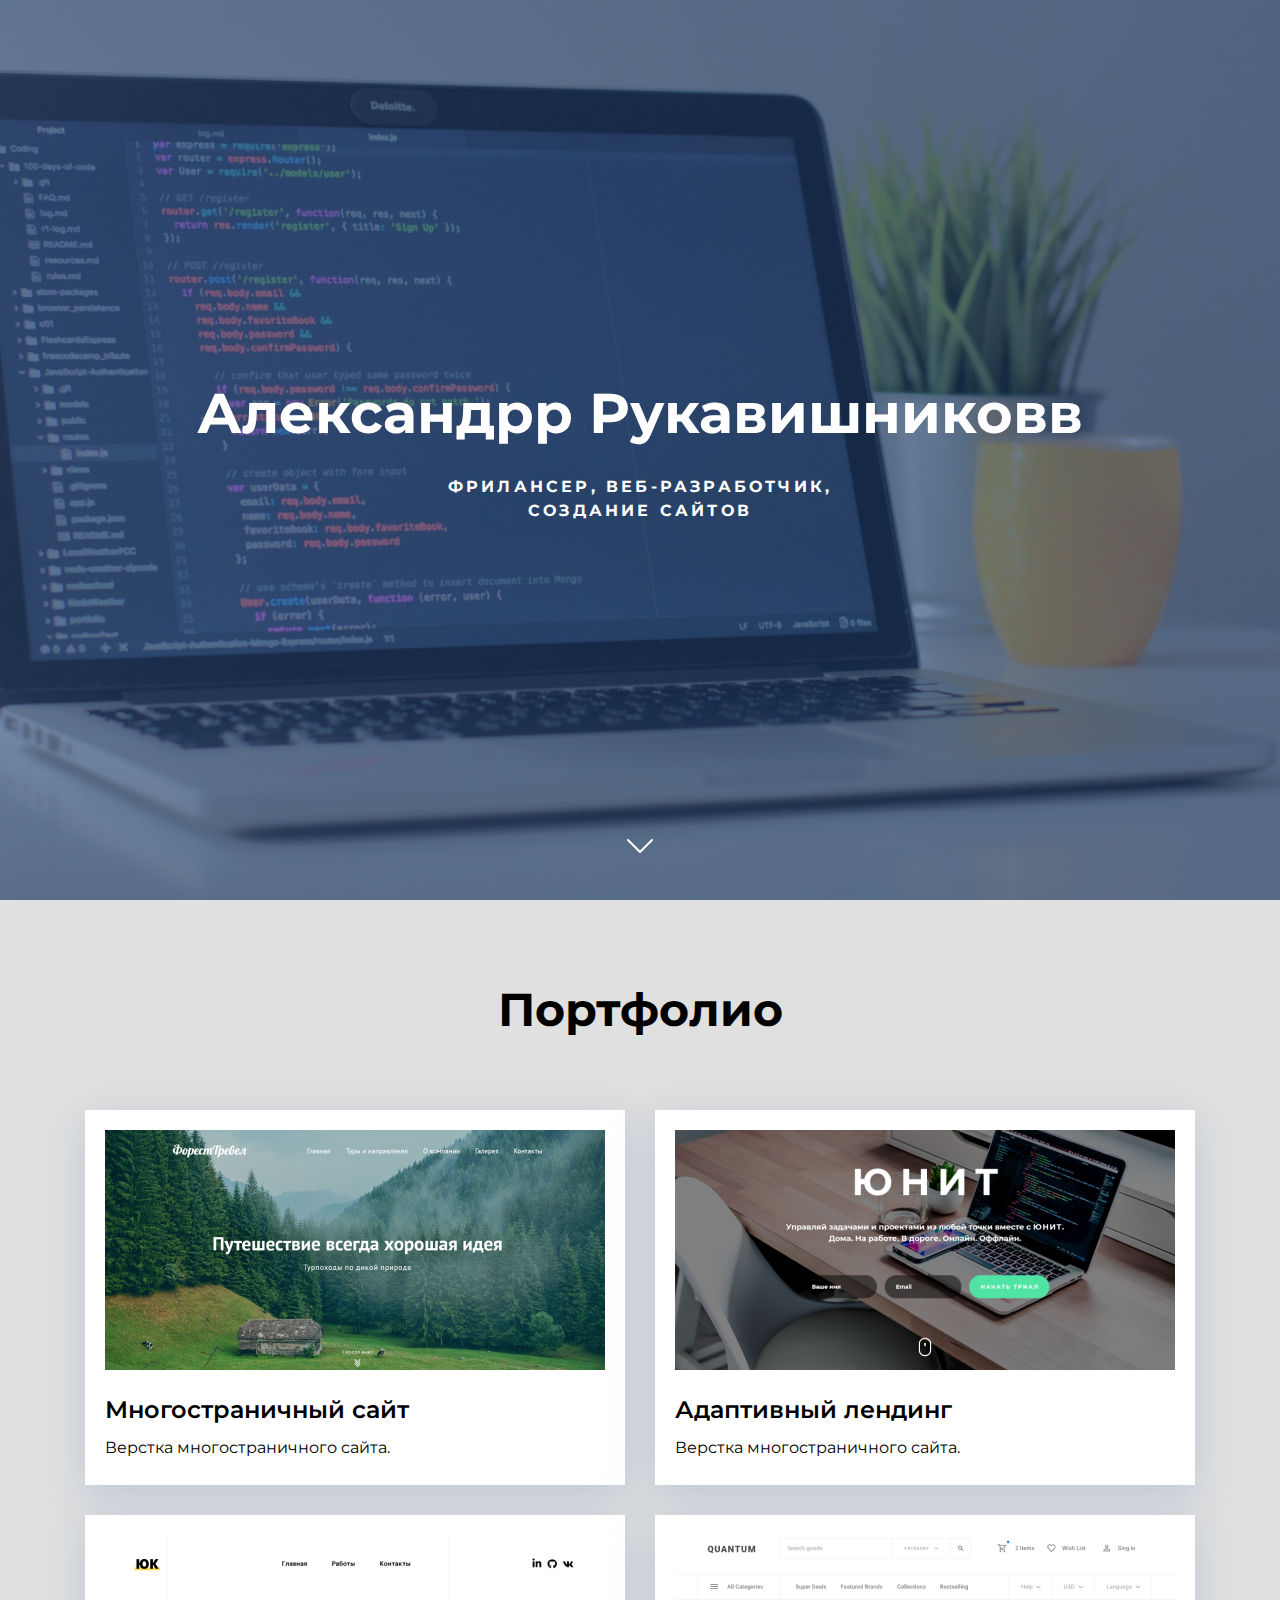
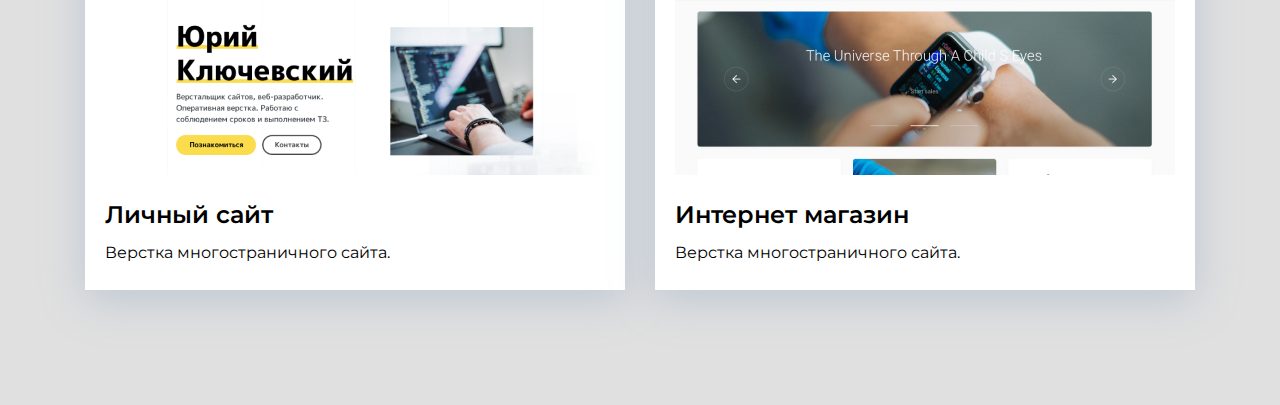
==== index.html @ 9c251f9c "ttt" ====
<!DOCTYPE html>
<html lang="en">

<head>
    <meta charset="UTF-8">
    <meta http-equiv="X-UA-Compatible" content="IE=edge">
    <meta name="viewport" content="width=device-width, initial-scale=1.0">
    <title>Сайт-портфолио</title>
    <link rel="stylesheet" href="./css/style.css">
    <link rel="preconnect" href="https://fonts.googleapis.com">
    <link rel="preconnect" href="https://fonts.gstatic.com" crossorigin>
    <link href="https://fonts.googleapis.com/css2?family=Montserrat:wght@400;600;700&display=swap" rel="stylesheet">
</head>

<body>

    <header id="header" class="header">
        <h1 class="header__title">Александрр Рукавишниковв</h1>
        <p class="header__subtitle">фрилансер, веб-разработчик, создание сайтов</p>
        <div class="header__arrow"><a class="header__link" href="#link"><img src="./img/header/chevron-down.svg"
                    alt="Arrow"></a></div>
    </header>

    <section id="link" class="portfolio">
        <div class="portfolio__container _container">
            <h2 class="portfolio__title">Портфолио</h2>
            <div class="portfolio__cards cards">
                <div class="card">
                    <img class="card__image" src="./img/portfolio/01.jpg" alt="Многостраничный сайт">
                    <h3 class="card__title">Многостраничный сайт</h3>
                    <p class="card__text">Верстка многостраничного сайта.</p>
                </div>
                <div class="card">
                    <img class="card__image" src="./img/portfolio/02.jpg" alt="Адаптивный лендинг">
                    <h3 class="card__title">Адаптивный лендинг</h3>
                    <p class="card__text">Верстка многостраничного сайта.</p>
                </div>
                <div class="card">
                    <img class="card__image" src="./img/portfolio/03.jpg" alt="Личный сайт ">
                    <h3 class="card__title">Личный сайт</h3>
                    <p class="card__text">Верстка многостраничного сайта.</p>
                </div>
                <div class="card">
                    <img class="card__image" src="./img/portfolio/04.jpg" alt="Интернет магазин">
                    <h3 class="card__title">Интернет магазин</h3>
                    <p class="card__text">Верстка многостраничного сайта.</p>
                </div>
            </div>
        </div>
    </section>

    <footer>

    </footer>


    <script type="text/javascript" src="https://ajax.googleapis.com/ajax/libs/jquery/1.10.1/jquery.min.js"></script>
    <script type="text/javascript">
        $(document).ready(function () {
            $("#header").on("click", "a", function (event) {
                event.preventDefault();
                var id = $(this).attr('href'),
                    top = $(id).offset().top;
                $('body,html').animate({ scrollTop: top }, 1000);
            });
        });
    </script>
</body>

</html>
---- css/style.css ----
* {
  margin: 0;
  padding: 0;
  box-sizing: border-box;
}
body {
  font-family: "Montserrat", sans-serif;
  font-size: 16px;
}
._container {
  max-width: 1110px;
  margin: 0 auto;
}

/** header */
.header {
  position: relative;

  display: flex;
  flex-direction: column;
  justify-content: center;
  align-items: center;
  text-align: center;
  width: 100%;
  height: 100vh;

  background-color: #556983;
  background-image: url("/img/header/header-bg.jpg");
  background-size: cover;
  background-position: center;
}
.header__title {
  font-weight: 700;
  font-size: 56px;
  line-height: 130%;
  color: #fff;
  margin-bottom: 25px;
}
.header__subtitle {
  max-width: 400px;
  font-weight: 700;
  line-height: 150%;
  letter-spacing: 0.2em;
  text-transform: uppercase;
  color: #fff;
}
.header__arrow {
  position: absolute;
  bottom: 30px;
  width: 48px;
  height: 48px;
}
.header__link {
  display: block;
}
/** header./ */

/** portfolio */
.portfolio {
  padding-top: 80px;
  padding-bottom: 115px;
  background: #e0e0e0;
}
.portfolio__title {
  font-weight: 700;
  font-size: 46px;
  line-height: 130%;
  text-align: center;
  margin-bottom: 70px;
}
.cards {
  display: flex;
  flex-wrap: wrap;
  justify-content: space-between;
}
.card {
  max-width: 540px;
  height: 375px;
  padding: 20px;
  margin-bottom: 30px;
  background: #fff;
  box-shadow: 0px 10px 40px rgba(126, 155, 189, 0.35);
}
.card:last-child,
.card:nth-last-child(2) {
  margin-bottom: 0;
}
.card:hover{
    box-shadow: 0px 10px 40px rgb(0 0 0 / 50%);
}
.card__image {
  width: 500px;
  height: 240px;
  margin-bottom: 20px;
}
.card__title {
  margin-bottom: 13px;
  font-weight: 600;
  font-size: 24px;
  line-height: 130%;
}
.card__text {
  line-height: 130%;
}
/** portfolio./ */
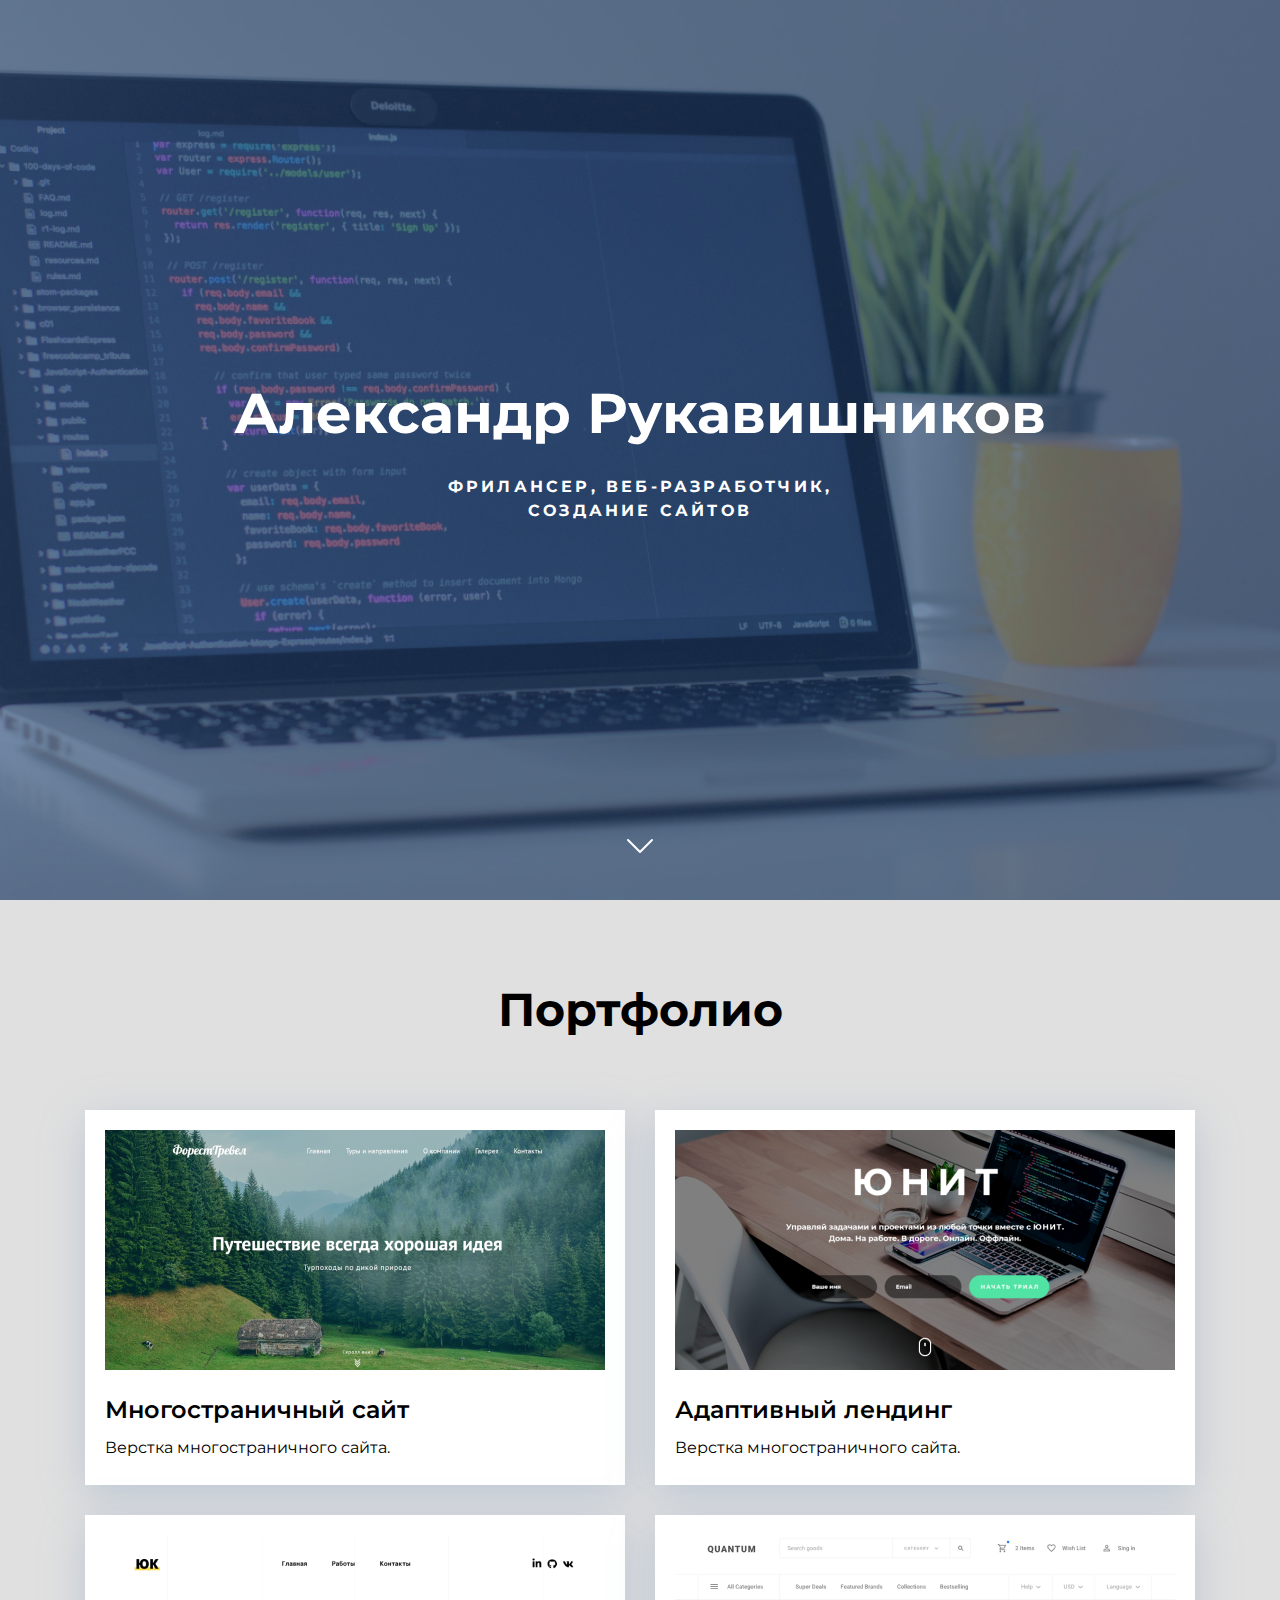
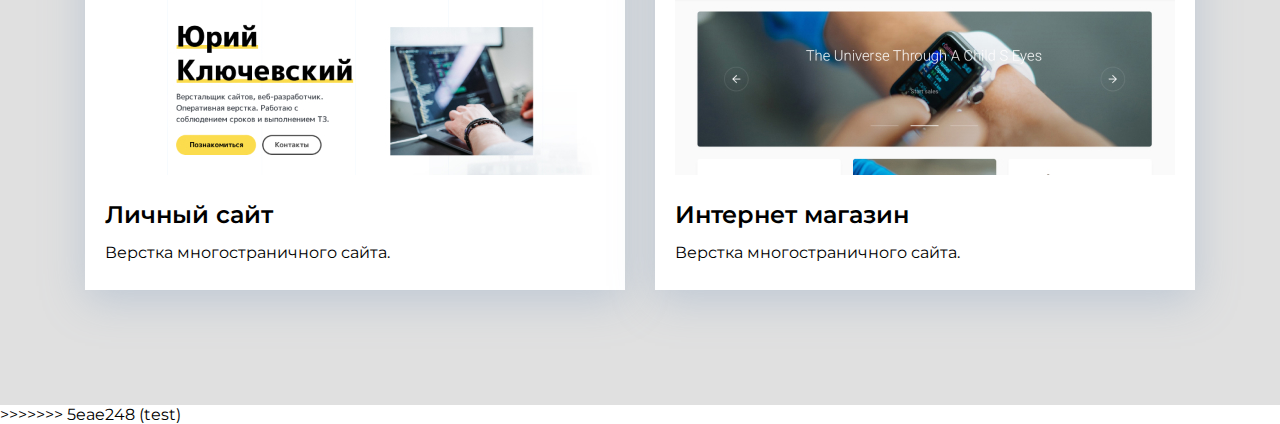
==== commit 37834ee2: "Add files via upload" ====
--- a/index.html
+++ b/index.html
@@ -1,70 +1,73 @@
-<!DOCTYPE html>
-<html lang="en">
-
-<head>
-    <meta charset="UTF-8">
-    <meta http-equiv="X-UA-Compatible" content="IE=edge">
-    <meta name="viewport" content="width=device-width, initial-scale=1.0">
-    <title>Сайт-портфолио</title>
-    <link rel="stylesheet" href="./css/style.css">
-    <link rel="preconnect" href="https://fonts.googleapis.com">
-    <link rel="preconnect" href="https://fonts.gstatic.com" crossorigin>
-    <link href="https://fonts.googleapis.com/css2?family=Montserrat:wght@400;600;700&display=swap" rel="stylesheet">
-</head>
-
-<body>
-
-    <header id="header" class="header">
-        <h1 class="header__title">Александрр Рукавишниковв</h1>
-        <p class="header__subtitle">фрилансер, веб-разработчик, создание сайтов</p>
-        <div class="header__arrow"><a class="header__link" href="#link"><img src="./img/header/chevron-down.svg"
-                    alt="Arrow"></a></div>
-    </header>
-
-    <section id="link" class="portfolio">
-        <div class="portfolio__container _container">
-            <h2 class="portfolio__title">Портфолио</h2>
-            <div class="portfolio__cards cards">
-                <div class="card">
-                    <img class="card__image" src="./img/portfolio/01.jpg" alt="Многостраничный сайт">
-                    <h3 class="card__title">Многостраничный сайт</h3>
-                    <p class="card__text">Верстка многостраничного сайта.</p>
-                </div>
-                <div class="card">
-                    <img class="card__image" src="./img/portfolio/02.jpg" alt="Адаптивный лендинг">
-                    <h3 class="card__title">Адаптивный лендинг</h3>
-                    <p class="card__text">Верстка многостраничного сайта.</p>
-                </div>
-                <div class="card">
-                    <img class="card__image" src="./img/portfolio/03.jpg" alt="Личный сайт ">
-                    <h3 class="card__title">Личный сайт</h3>
-                    <p class="card__text">Верстка многостраничного сайта.</p>
-                </div>
-                <div class="card">
-                    <img class="card__image" src="./img/portfolio/04.jpg" alt="Интернет магазин">
-                    <h3 class="card__title">Интернет магазин</h3>
-                    <p class="card__text">Верстка многостраничного сайта.</p>
-                </div>
-            </div>
-        </div>
-    </section>
-
-    <footer>
-
-    </footer>
-
-
-    <script type="text/javascript" src="https://ajax.googleapis.com/ajax/libs/jquery/1.10.1/jquery.min.js"></script>
-    <script type="text/javascript">
-        $(document).ready(function () {
-            $("#header").on("click", "a", function (event) {
-                event.preventDefault();
-                var id = $(this).attr('href'),
-                    top = $(id).offset().top;
-                $('body,html').animate({ scrollTop: top }, 1000);
-            });
-        });
-    </script>
-</body>
-
+<!DOCTYPE html>
+<html lang="en">
+
+<head>
+    <meta charset="UTF-8">
+    <meta http-equiv="X-UA-Compatible" content="IE=edge">
+    <meta name="viewport" content="width=device-width, initial-scale=1.0">
+    <title>Сайт-портфолио</title>
+    <link rel="stylesheet" href="./css/style.css">
+    <link rel="preconnect" href="https://fonts.googleapis.com">
+    <link rel="preconnect" href="https://fonts.gstatic.com" crossorigin>
+    <link href="https://fonts.googleapis.com/css2?family=Montserrat:wght@400;600;700&display=swap" rel="stylesheet">
+</head>
+
+<body>
+
+    <header id="header" class="header">
+        <h1 class="header__title">Александр Рукавишников</h1>
+        <p class="header__subtitle">фрилансер, веб-разработчик, создание сайтов</p>
+        <div class="header__arrow"><a class="header__link" href="#link"><img src="./img/header/chevron-down.svg"
+                    alt="Arrow"></a></div>
+    </header>
+
+    <section id="link" class="portfolio">
+        <div class="portfolio__container _container">
+            <h2 class="portfolio__title">Портфолио</h2>
+            <div class="portfolio__cards cards">
+                <div class="card">
+                    <img class="card__image" src="./img/portfolio/01.jpg" alt="Многостраничный сайт">
+                    <h3 class="card__title">Многостраничный сайт</h3>
+                    <p class="card__text">Верстка многостраничного сайта.</p>
+                </div>
+                <div class="card">
+                    <img class="card__image" src="./img/portfolio/02.jpg" alt="Адаптивный лендинг">
+                    <h3 class="card__title">Адаптивный лендинг</h3>
+                    <p class="card__text">Верстка многостраничного сайта.</p>
+                </div>
+                <div class="card">
+                    <img class="card__image" src="./img/portfolio/03.jpg" alt="Личный сайт ">
+                    <h3 class="card__title">Личный сайт</h3>
+                    <p class="card__text">Верстка многостраничного сайта.</p>
+                </div>
+                <div class="card">
+                    <img class="card__image" src="./img/portfolio/04.jpg" alt="Интернет магазин">
+                    <h3 class="card__title">Интернет магазин</h3>
+                    <p class="card__text">Верстка многостраничного сайта.</p>
+                </div>
+            </div>
+        </div>
+    </section>
+
+    <footer>
+
+
+    </footer>
+
+
+    <script type="text/javascript" src="https://ajax.googleapis.com/ajax/libs/jquery/1.10.1/jquery.min.js"></script>
+    <script type="text/javascript">
+        $(document).ready(function () {
+            $("#header").on("click", "a", function (event) {
+                event.preventDefault();
+                var id = $(this).attr('href'),
+                    top = $(id).offset().top;
+                $('body,html').animate({ scrollTop: top }, 1000);
+            });
+        });
+    </script>
+</body>
+
+>>>>>>> 5eae248 (test)
+
 </html>--- a/css/style.css
+++ b/css/style.css
@@ -1,105 +1,106 @@
-* {
-  margin: 0;
-  padding: 0;
-  box-sizing: border-box;
-}
-body {
-  font-family: "Montserrat", sans-serif;
-  font-size: 16px;
-}
-._container {
-  max-width: 1110px;
-  margin: 0 auto;
-}
-
-/** header */
-.header {
-  position: relative;
-
-  display: flex;
-  flex-direction: column;
-  justify-content: center;
-  align-items: center;
-  text-align: center;
-  width: 100%;
-  height: 100vh;
-
-  background-color: #556983;
-  background-image: url("/img/header/header-bg.jpg");
-  background-size: cover;
-  background-position: center;
-}
-.header__title {
-  font-weight: 700;
-  font-size: 56px;
-  line-height: 130%;
-  color: #fff;
-  margin-bottom: 25px;
-}
-.header__subtitle {
-  max-width: 400px;
-  font-weight: 700;
-  line-height: 150%;
-  letter-spacing: 0.2em;
-  text-transform: uppercase;
-  color: #fff;
-}
-.header__arrow {
-  position: absolute;
-  bottom: 30px;
-  width: 48px;
-  height: 48px;
-}
-.header__link {
-  display: block;
-}
-/** header./ */
-
-/** portfolio */
-.portfolio {
-  padding-top: 80px;
-  padding-bottom: 115px;
-  background: #e0e0e0;
-}
-.portfolio__title {
-  font-weight: 700;
-  font-size: 46px;
-  line-height: 130%;
-  text-align: center;
-  margin-bottom: 70px;
-}
-.cards {
-  display: flex;
-  flex-wrap: wrap;
-  justify-content: space-between;
-}
-.card {
-  max-width: 540px;
-  height: 375px;
-  padding: 20px;
-  margin-bottom: 30px;
-  background: #fff;
-  box-shadow: 0px 10px 40px rgba(126, 155, 189, 0.35);
-}
-.card:last-child,
-.card:nth-last-child(2) {
-  margin-bottom: 0;
-}
-.card:hover{
-    box-shadow: 0px 10px 40px rgb(0 0 0 / 50%);
-}
-.card__image {
-  width: 500px;
-  height: 240px;
-  margin-bottom: 20px;
-}
-.card__title {
-  margin-bottom: 13px;
-  font-weight: 600;
-  font-size: 24px;
-  line-height: 130%;
-}
-.card__text {
-  line-height: 130%;
-}
-/** portfolio./ */
+* {
+  margin: 0;
+  padding: 0;
+  box-sizing: border-box;
+}
+body {
+  font-family: "Montserrat", sans-serif;
+  font-size: 16px;
+}
+._container {
+  max-width: 1110px;
+  margin: 0 auto;
+}
+
+/** header */
+.header {
+  position: relative;
+
+  display: flex;
+  flex-direction: column;
+  justify-content: center;
+  align-items: center;
+  text-align: center;
+  width: 100%;
+  height: 100vh;
+
+  background-color: #556983;
+  background-image: url("./../img/header/header-bg.jpg");
+  background-size: cover;
+  background-position: center;
+}
+.header__title {
+  font-weight: 700;
+  font-size: 56px;
+  line-height: 130%;
+  color: #fff;
+  margin-bottom: 25px;
+}
+.header__subtitle {
+  max-width: 400px;
+  font-weight: 700;
+  line-height: 150%;
+  letter-spacing: 0.2em;
+  text-transform: uppercase;
+  color: #fff;
+}
+.header__arrow {
+  position: absolute;
+  bottom: 30px;
+  width: 48px;
+  height: 48px;
+}
+.header__link {
+  display: block;
+}
+/** header./ */
+
+/** portfolio */
+.portfolio {
+  padding-top: 80px;
+  padding-bottom: 115px;
+  background: #e0e0e0;
+}
+.portfolio__title {
+  font-weight: 700;
+  font-size: 46px;
+  line-height: 130%;
+  text-align: center;
+  margin-bottom: 70px;
+}
+.cards {
+  display: flex;
+  flex-wrap: wrap;
+  justify-content: space-between;
+}
+.card {
+  max-width: 540px;
+  height: 375px;
+  padding: 20px;
+  margin-bottom: 30px;
+  background: #fff;
+  box-shadow: 0px 10px 40px rgba(126, 155, 189, 0.35);
+}
+.card:last-child,
+.card:nth-last-child(2) {
+  margin-bottom: 0;
+}
+.card:hover{
+    box-shadow: 0px 10px 40px rgb(0 0 0 / 50%);
+}
+.card__image {
+  width: 500px;
+  height: 240px;
+  margin-bottom: 20px;
+}
+.card__title {
+  margin-bottom: 13px;
+  font-weight: 600;
+  font-size: 24px;
+  line-height: 130%;
+}
+.card__text {
+  line-height: 130%;
+}
+/** portfolio./ */
+>>>>>>> 5eae248 (test)
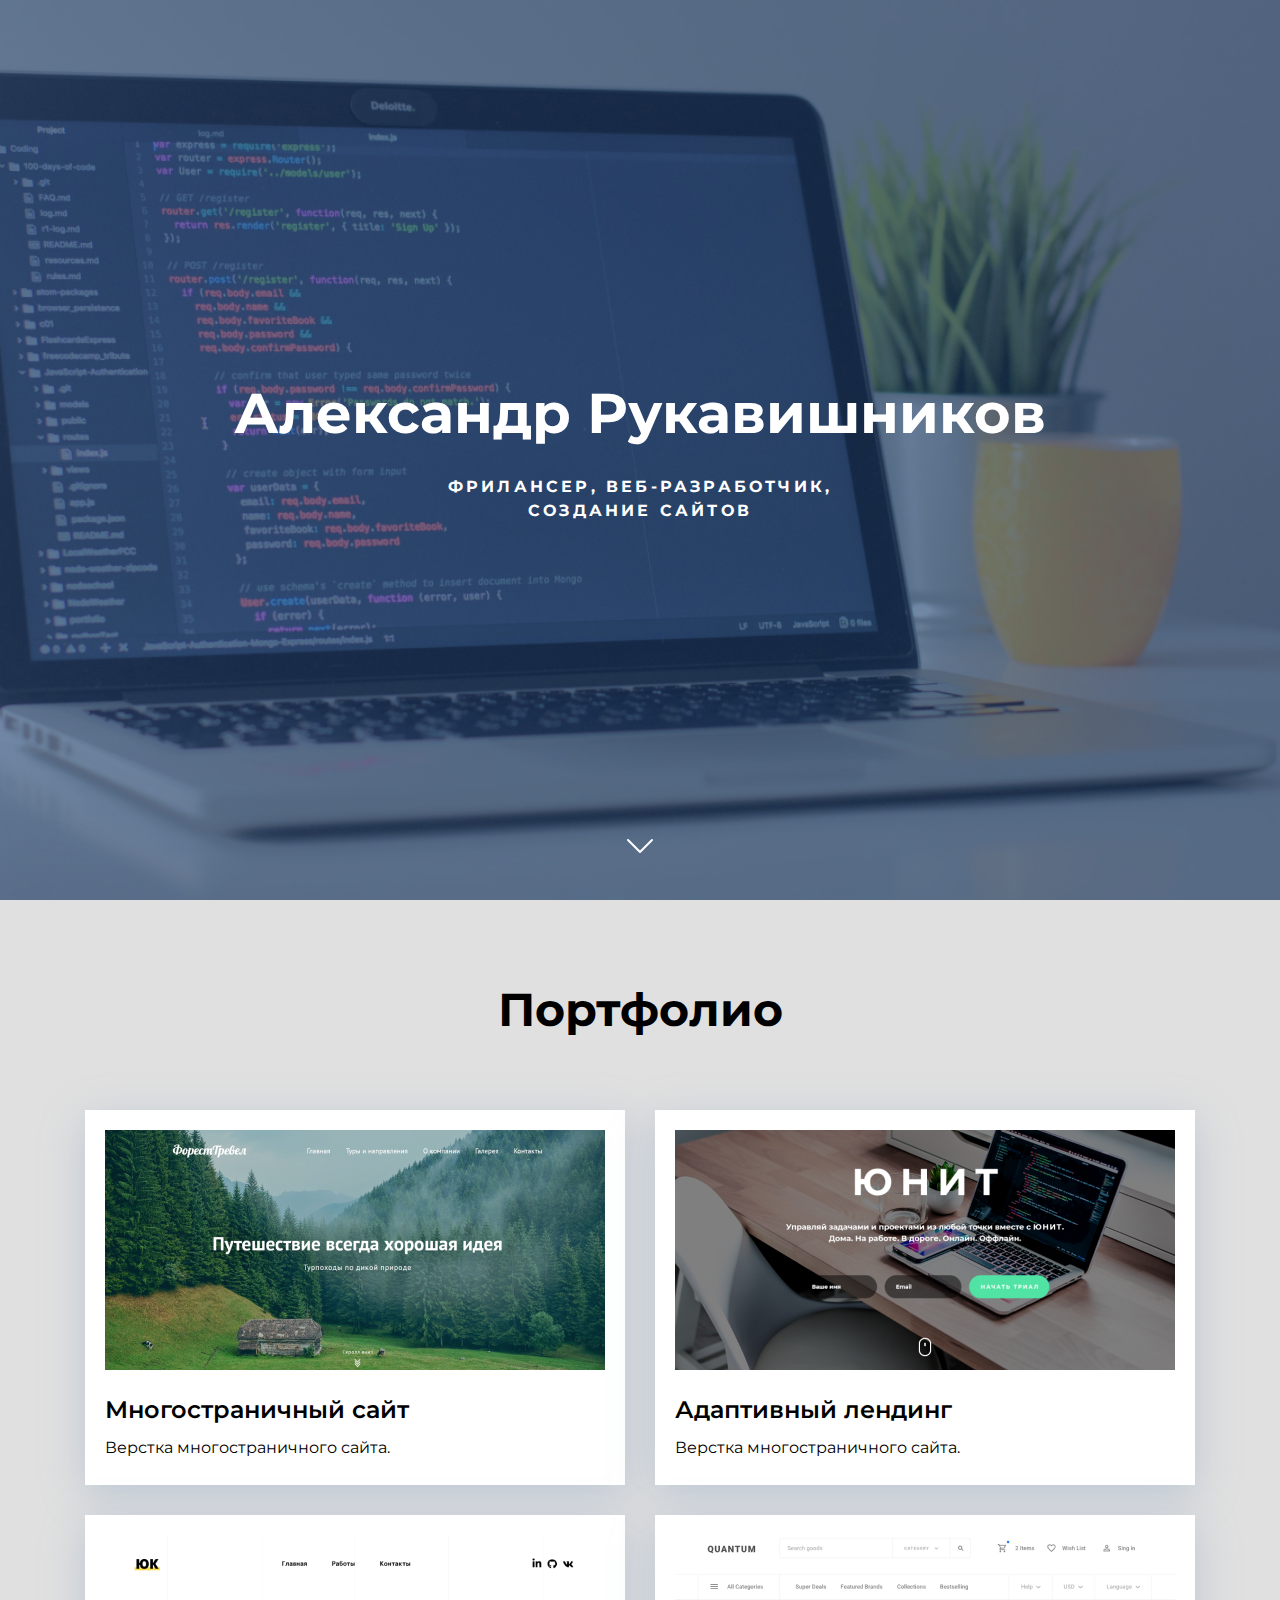
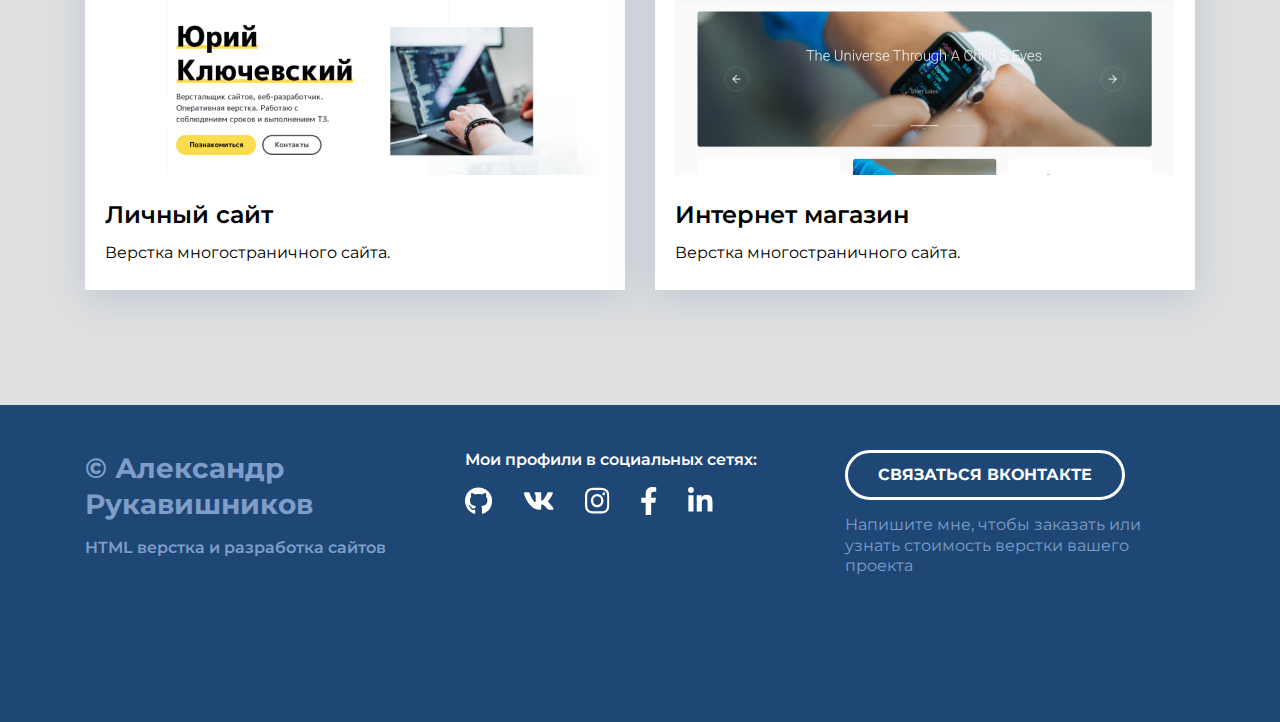
==== commit 387b8e3f: "Add files via upload" ====
--- a/index.html
+++ b/index.html
@@ -1,12 +1,17 @@
 <!DOCTYPE html>
-<html lang="en">
+<html lang="ru">
 
 <head>
     <meta charset="UTF-8">
     <meta http-equiv="X-UA-Compatible" content="IE=edge">
     <meta name="viewport" content="width=device-width, initial-scale=1.0">
+
     <title>Сайт-портфолио</title>
+
     <link rel="stylesheet" href="./css/style.css">
+
+    <link rel="icon" href="./img/icons/icon-logo.png">
+
     <link rel="preconnect" href="https://fonts.googleapis.com">
     <link rel="preconnect" href="https://fonts.gstatic.com" crossorigin>
     <link href="https://fonts.googleapis.com/css2?family=Montserrat:wght@400;600;700&display=swap" rel="stylesheet">
@@ -25,33 +30,82 @@
         <div class="portfolio__container _container">
             <h2 class="portfolio__title">Портфолио</h2>
             <div class="portfolio__cards cards">
+
                 <div class="card">
-                    <img class="card__image" src="./img/portfolio/01.jpg" alt="Многостраничный сайт">
-                    <h3 class="card__title">Многостраничный сайт</h3>
-                    <p class="card__text">Верстка многостраничного сайта.</p>
+                    <a href="forest-travel.html" class="card-link">
+                        <img class="card__image" src="./img/portfolio/01.jpg" alt="Многостраничный сайт">
+                        <h3 class="card__title">Многостраничный сайт</h3>
+                        <p class="card__text">Верстка многостраничного сайта.</p>
+                    </a>
                 </div>
+
                 <div class="card">
-                    <img class="card__image" src="./img/portfolio/02.jpg" alt="Адаптивный лендинг">
-                    <h3 class="card__title">Адаптивный лендинг</h3>
-                    <p class="card__text">Верстка многостраничного сайта.</p>
+                    <a href="forest-travel.html" class="card-link">
+                        <img class="card__image" src="./img/portfolio/02.jpg" alt="Адаптивный лендинг">
+                        <h3 class="card__title">Адаптивный лендинг</h3>
+                        <p class="card__text">Верстка многостраничного сайта.</p>
+                    </a>
                 </div>
+
                 <div class="card">
-                    <img class="card__image" src="./img/portfolio/03.jpg" alt="Личный сайт ">
-                    <h3 class="card__title">Личный сайт</h3>
-                    <p class="card__text">Верстка многостраничного сайта.</p>
+                    <a href="forest-travel.html" class="card-link">
+                        <img class="card__image" src="./img/portfolio/03.jpg" alt="Личный сайт ">
+                        <h3 class="card__title">Личный сайт</h3>
+                        <p class="card__text">Верстка многостраничного сайта.</p>
+                    </a>
                 </div>
+
                 <div class="card">
-                    <img class="card__image" src="./img/portfolio/04.jpg" alt="Интернет магазин">
-                    <h3 class="card__title">Интернет магазин</h3>
-                    <p class="card__text">Верстка многостраничного сайта.</p>
+                    <a href="forest-travel.html" class="card-link">
+                        <img class="card__image" src="./img/portfolio/04.jpg" alt="Интернет магазин">
+                        <h3 class="card__title">Интернет магазин</h3>
+                        <p class="card__text">Верстка многостраничного сайта.</p>
+                    </a>
                 </div>
             </div>
         </div>
     </section>
 
-    <footer>
+    <footer class="footer">
+        <div class="footer__container _container">
+            <div class="footer-row">
+                <div class="footer__copyright footer-col">
+                    <div class="footer__copyright-name">© Александр Рукавишников</div>
+                    <p class="footer__copyright-text">HTML верстка и разработка сайтов</p>
+                </div>
+                <!-- /.footer__copyright -->
 
+                <div class="footer__social footer-col social">
+                    <p class="social__title">Мои профили в социальных сетях:</p>
+                    <div class="social__icons">
+                        <a href="https://github.com/alexanderuck" target="_blank" class="social__link">
+                            <img src="./img/icons/github.svg" alt="github" class="social__img">
+                        </a>
+                        <a href="https://vk.com/alexandr.rukavishnikov" target="_blank" class="social__link">
+                            <img src="./img/icons/vk.svg" alt="vk" class="social__img">
+                        </a>
+                        <a href="#" class="social__link">
+                            <img src="./img/icons/instagram.svg" alt="instagram" class="social__img">
+                        </a>
+                        <a href="#" class="social__link">
+                            <img src="./img/icons/facebook.svg" alt="facebook" class="social__img">
+                        </a>
+                        <a href="#" class="social__link">
+                            <img src="./img/icons/linkedin.svg" alt="linkedin" class="social__img">
+                        </a>
+                    </div>
+                </div>
+                <!-- /.footer__social -->
 
+                <div class="footer__contacts footer-col">
+                    <a href="https://vk.com/alexandr.rukavishnikov" target="_blank"
+                        class="footer__contacts-button">Связаться Вконтакте</a>
+                    <p class="footer__contacts-text">Напишите мне, чтобы заказать или узнать стоимость верстки вашего
+                        проекта</p>
+                </div>
+                <!-- /.footer__contacts -->
+            </div>
+        </div>
     </footer>
 
 
@@ -68,6 +122,5 @@
     </script>
 </body>
 
->>>>>>> 5eae248 (test)
 
 </html>--- a/css/style.css
+++ b/css/style.css
@@ -6,6 +6,7 @@
 body {
   font-family: "Montserrat", sans-serif;
   font-size: 16px;
+  color: #000;
 }
 ._container {
   max-width: 1110px;
@@ -30,11 +31,11 @@
   background-position: center;
 }
 .header__title {
+  margin-bottom: 25px;
+  color: #fff;
   font-weight: 700;
   font-size: 56px;
   line-height: 130%;
-  color: #fff;
-  margin-bottom: 25px;
 }
 .header__subtitle {
   max-width: 400px;
@@ -76,17 +77,27 @@
 .card {
   max-width: 540px;
   height: 375px;
-  padding: 20px;
   margin-bottom: 30px;
   background: #fff;
   box-shadow: 0px 10px 40px rgba(126, 155, 189, 0.35);
+  transition: transform 0.4s ease-in;
 }
 .card:last-child,
 .card:nth-last-child(2) {
   margin-bottom: 0;
 }
-.card:hover{
-    box-shadow: 0px 10px 40px rgb(0 0 0 / 50%);
+.card:hover {
+  transform: translateY(-10px);
+  box-shadow: 0px 10px 40px rgb(0 0 0 / 50%);
+}
+.card-link {
+  display: block;
+  padding: 20px;
+  color: inherit;
+  text-decoration: none;
+}
+.card-link:hover {
+  color: rgb(39, 91, 236);
 }
 .card__image {
   width: 500px;
@@ -103,4 +114,128 @@
   line-height: 130%;
 }
 /** portfolio./ */
->>>>>>> 5eae248 (test)
+
+/** footer */
+.footer {
+  padding-top: 45px;
+  padding-bottom: 130px;
+  background: #1e4776;
+  color: #fff;
+}
+
+.footer-row {
+  display: flex;
+  justify-content: space-between;
+}
+
+.footer-col {
+  max-width: 350px;
+  flex-grow: 1;
+}
+.footer__copyright {
+  color: #7e9ec9;
+  line-height: 1.3;
+}
+
+.footer__copyright-name {
+  font-weight: 700;
+  font-size: 28px;
+  margin-bottom: 15px;
+}
+.footer__copyright-text {
+  font-weight: 600;
+  margin-bottom: 15px;
+}
+.footer__social {
+}
+.social__title {
+  font-weight: 600;
+  line-height: 130%;
+  margin-bottom: 15px;
+}
+.social__icons {
+  display: flex;
+  align-items: center;
+}
+.social__icons > * + * {
+  margin-left: 30px;
+}
+.social__link {
+}
+.social__img {
+}
+
+.footer__contacts {
+}
+.footer__contacts-button {
+  display: inline-block;
+  height: 50px;
+  padding-left: 30px;
+  padding-right: 30px;
+
+  border: 3px solid #ffffff;
+  border-radius: 50px;
+
+  color: #ffffff;
+  font-weight: 700;
+  line-height: 44px;
+  text-decoration: none;
+  text-transform: uppercase;
+}
+.footer__contacts-text {
+  margin: 15px 0;
+  line-height: 1.3;
+  color: #7e9ec9;
+}
+/** footer./ */
+
+/** project */
+.project {
+  padding: 80px 0 120px 0;
+  text-align: center;
+}
+.project__container {
+}
+._container {
+}
+.project__header {
+  margin-bottom: 40px;
+  font-weight: 700;
+  font-size: 46px;
+  line-height: 1.3;
+}
+.project__img {
+  margin-bottom: 70px;
+}
+.project__description {
+  max-width: 730px;
+  margin: 0 auto 60px;
+}
+.project__description p {
+  margin-bottom: 15px;
+  line-height: 1.5;
+}
+.description {
+}
+.description__text {
+}
+.description__address {
+}
+.description__address-link {
+}
+.project__button-back {
+  display: inline-block;
+  height: 60px;
+  padding-left: 30px;
+  padding-right: 30px;
+
+  border: 3px solid #275bec;
+  border-radius: 50px;
+
+  color: #275bec;
+  font-weight: 700;
+  line-height: 54px;
+  text-decoration: none;
+  text-transform: uppercase;
+}
+/** project./ */
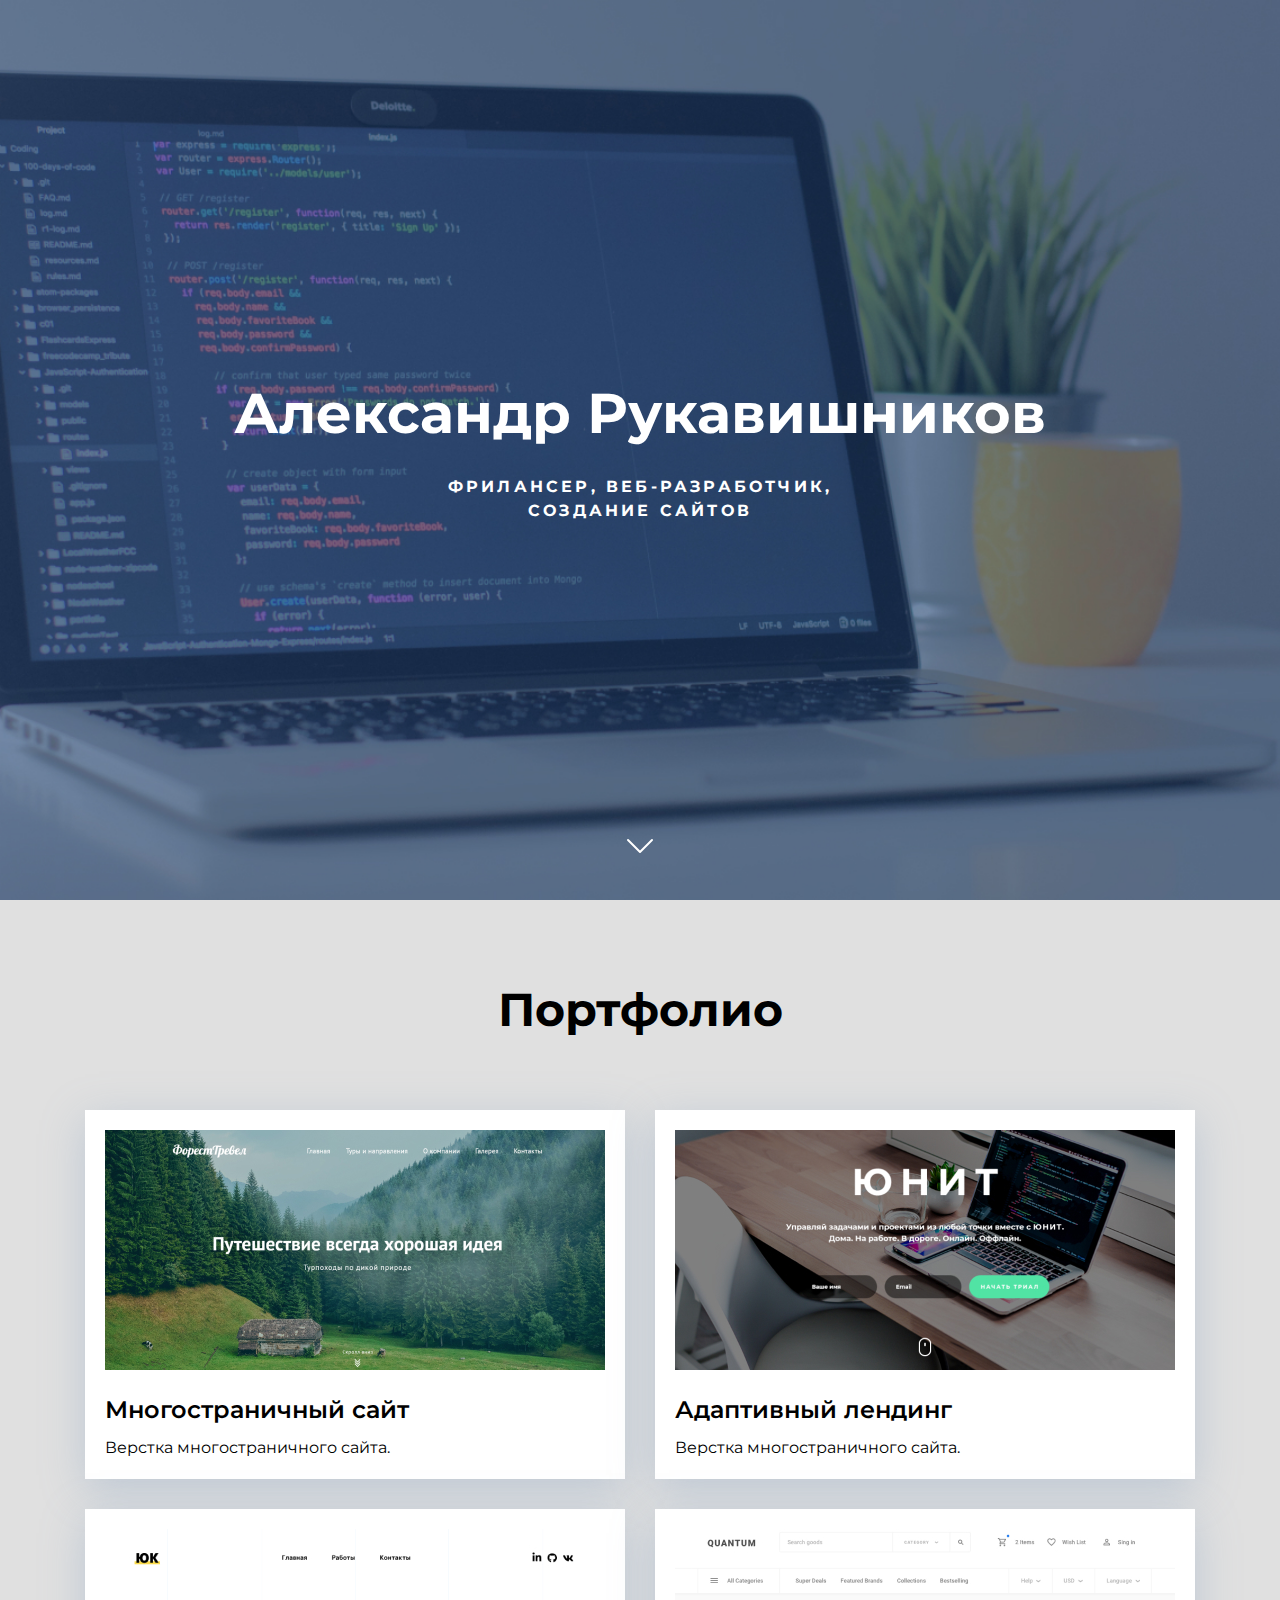
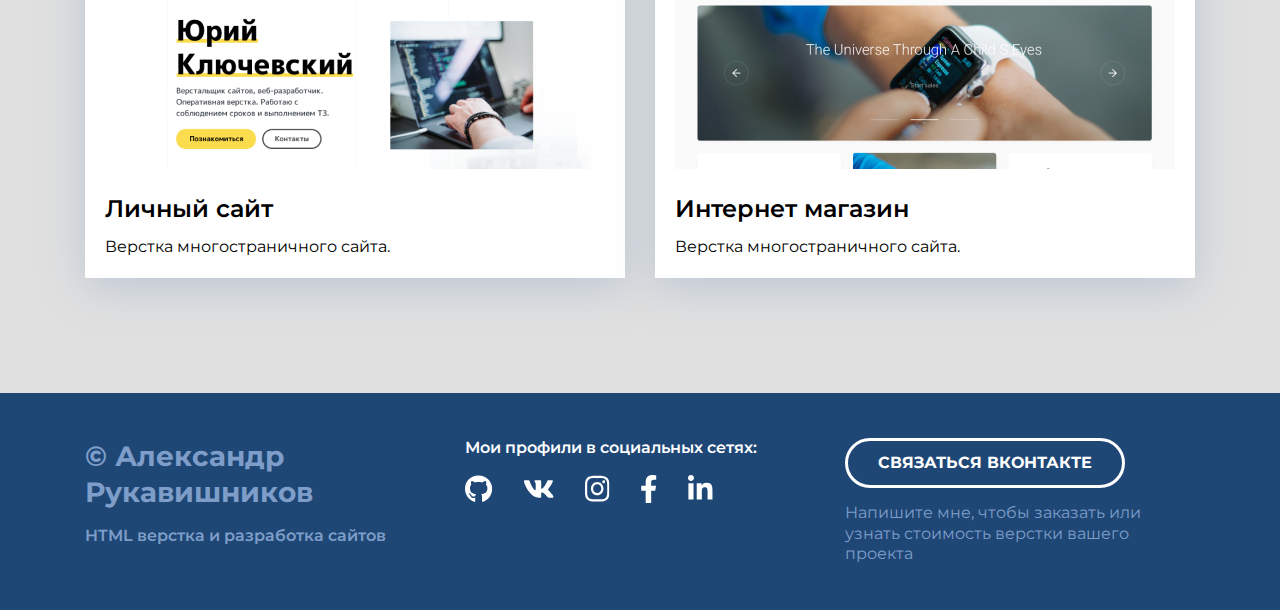
==== commit f39e6b96: "Add files via upload" ====
--- a/index.html
+++ b/index.html
@@ -2,6 +2,7 @@
 <html lang="ru">
 
 <head>
+
     <meta charset="UTF-8">
     <meta http-equiv="X-UA-Compatible" content="IE=edge">
     <meta name="viewport" content="width=device-width, initial-scale=1.0">
@@ -9,24 +10,27 @@
     <title>Сайт-портфолио</title>
 
     <link rel="stylesheet" href="./css/style.css">
+    <link rel="stylesheet" href="./css/media.css">
 
     <link rel="icon" href="./img/icons/icon-logo.png">
 
     <link rel="preconnect" href="https://fonts.googleapis.com">
     <link rel="preconnect" href="https://fonts.gstatic.com" crossorigin>
     <link href="https://fonts.googleapis.com/css2?family=Montserrat:wght@400;600;700&display=swap" rel="stylesheet">
+
 </head>
 
 <body>
 
     <header id="header" class="header">
         <h1 class="header__title">Александр Рукавишников</h1>
-        <p class="header__subtitle">фрилансер, веб-разработчик, создание сайтов</p>
+        <p class="header__subtitle">фрилансер, <br class="header__br"> веб-разработчик, создание сайтов</p>
         <div class="header__arrow"><a class="header__link" href="#link"><img src="./img/header/chevron-down.svg"
                     alt="Arrow"></a></div>
     </header>
 
-    <section id="link" class="portfolio">
+    <main id="link" class="portfolio">
+
         <div class="portfolio__container _container">
             <h2 class="portfolio__title">Портфолио</h2>
             <div class="portfolio__cards cards">
@@ -62,9 +66,10 @@
                         <p class="card__text">Верстка многостраничного сайта.</p>
                     </a>
                 </div>
+
             </div>
         </div>
-    </section>
+    </main>
 
     <footer class="footer">
         <div class="footer__container _container">
@@ -110,16 +115,8 @@
 
 
     <script type="text/javascript" src="https://ajax.googleapis.com/ajax/libs/jquery/1.10.1/jquery.min.js"></script>
-    <script type="text/javascript">
-        $(document).ready(function () {
-            $("#header").on("click", "a", function (event) {
-                event.preventDefault();
-                var id = $(this).attr('href'),
-                    top = $(id).offset().top;
-                $('body,html').animate({ scrollTop: top }, 1000);
-            });
-        });
-    </script>
+    <script src="./js/script.js"></script>
+
 </body>
 
 
--- a/css/style.css
+++ b/css/style.css
@@ -8,8 +8,13 @@
   font-size: 16px;
   color: #000;
 }
+img {
+  max-width: 100%;
+}
 ._container {
-  max-width: 1110px;
+  max-width: 1140px;
+  padding-left: 15px;
+  padding-right: 15px;
   margin: 0 auto;
 }
 
@@ -32,18 +37,23 @@
 }
 .header__title {
   margin-bottom: 25px;
+  padding: 0 20px;
   color: #fff;
   font-weight: 700;
   font-size: 56px;
   line-height: 130%;
 }
 .header__subtitle {
-  max-width: 400px;
+  max-width: 420px;
+  padding: 0 10px;
   font-weight: 700;
   line-height: 150%;
   letter-spacing: 0.2em;
   text-transform: uppercase;
   color: #fff;
+}
+.header__br {
+  display: none;
 }
 .header__arrow {
   position: absolute;
@@ -76,11 +86,10 @@
 }
 .card {
   max-width: 540px;
-  height: 375px;
   margin-bottom: 30px;
   background: #fff;
   box-shadow: 0px 10px 40px rgba(126, 155, 189, 0.35);
-  transition: transform 0.4s ease-in;
+  transition: transform 0.3s ease-in;
 }
 .card:last-child,
 .card:nth-last-child(2) {
@@ -95,13 +104,13 @@
   padding: 20px;
   color: inherit;
   text-decoration: none;
+  transition: color 0.3s ease-in;
 }
 .card-link:hover {
   color: rgb(39, 91, 236);
 }
 .card__image {
   width: 500px;
-  height: 240px;
   margin-bottom: 20px;
 }
 .card__title {
@@ -119,6 +128,7 @@
 .footer {
   padding-top: 45px;
   padding-bottom: 130px;
+  padding: 45px 0 30px;
   background: #1e4776;
   color: #fff;
 }
@@ -146,8 +156,6 @@
   font-weight: 600;
   margin-bottom: 15px;
 }
-.footer__social {
-}
 .social__title {
   font-weight: 600;
   line-height: 130%;
@@ -159,13 +167,6 @@
 }
 .social__icons > * + * {
   margin-left: 30px;
-}
-.social__link {
-}
-.social__img {
-}
-
-.footer__contacts {
 }
 .footer__contacts-button {
   display: inline-block;
@@ -181,6 +182,12 @@
   line-height: 44px;
   text-decoration: none;
   text-transform: uppercase;
+
+  transition: all 0.3s ease-in;
+}
+.footer__contacts-button:hover {
+  background-color: #fff;
+  color: #1e4776;
 }
 .footer__contacts-text {
   margin: 15px 0;
@@ -194,10 +201,6 @@
   padding: 80px 0 120px 0;
   text-align: center;
 }
-.project__container {
-}
-._container {
-}
 .project__header {
   margin-bottom: 40px;
   font-weight: 700;
@@ -214,14 +217,6 @@
 .project__description p {
   margin-bottom: 15px;
   line-height: 1.5;
-}
-.description {
-}
-.description__text {
-}
-.description__address {
-}
-.description__address-link {
 }
 .project__button-back {
   display: inline-block;
@@ -237,5 +232,11 @@
   line-height: 54px;
   text-decoration: none;
   text-transform: uppercase;
+
+  transition: all 0.3s ease-in;
+}
+.project__button-back:hover {
+  background-color: #275bec;
+  color: #fff;
 }
 /** project./ */
--- a/css/media.css
+++ b/css/media.css
@@ -0,0 +1,111 @@
+@media (max-width: 1140px) {
+  /** portfolio */
+  .card {
+    width: calc(50% - 15px);
+  }
+  /** portfolio./ */
+
+  /** footer */
+  .footer {
+    padding: 40px 0 25px;
+  }
+  .footer-row {
+    flex-direction: column-reverse;
+    align-items: center;
+    text-align: center;
+  }
+  .footer-col:not(:first-child) {
+    margin-bottom: 50px;
+  }
+  /** footer./ */
+}
+
+@media (max-width: 760px) {
+  /** header */
+  .header__title {
+    font-size: 32px;
+  }
+  .header__subtitle {
+    font-size: 14px;
+  }
+  /** header./ */
+
+  /** portfolio */
+  .portfolio {
+    padding-top: 40px;
+    padding-bottom: 60px;
+  }
+  .portfolio__title {
+    font-size: 32px;
+    margin-bottom: 30px;
+  }
+  .cards {
+    justify-content: center;
+  }
+  .card {
+    max-width: 530px;
+    width: 100%;
+  }
+  .card:nth-last-child(2) {
+    margin-bottom: 30px;
+  }
+  .card-link {
+    padding: 15px;
+  }
+  .card__image {
+    margin-bottom: 10px;
+  }
+  .card__title {
+    font-size: 18px;
+    margin-bottom: 10px;
+  }
+  .card__text {
+    font-size: 14px;
+  }
+  /** portfolio./ */
+
+  /** footer */
+  .footer__copyright-name {
+    font-size: 18px;
+    margin-bottom: 5px;
+  }
+  .footer__copyright-text {
+    font-size: 14px;
+  }
+  .social__title {
+    font-size: 14px;
+  }
+  .footer__contacts-text {
+    font-size: 14px;
+    margin: 0;
+    margin-top: 15px;
+  }
+  /** footer./ */
+
+  /** project */
+  .project{
+      padding: 40px 0 60px;
+  }
+  .project__header{
+         font-size: 28px;
+         margin-bottom: 30px;
+  }
+  .project__img{
+      margin-bottom: 20px;  
+  }
+  .project__description{
+      margin-bottom: 50px;
+  }
+  .project__button-back{
+      padding: 0 10px;
+      width: 100%;
+      max-width: 320px;
+  }
+/** project./ */
+}
+@media (max-width: 360px) {
+  .header__br {
+    display: block;
+  }
+}
+
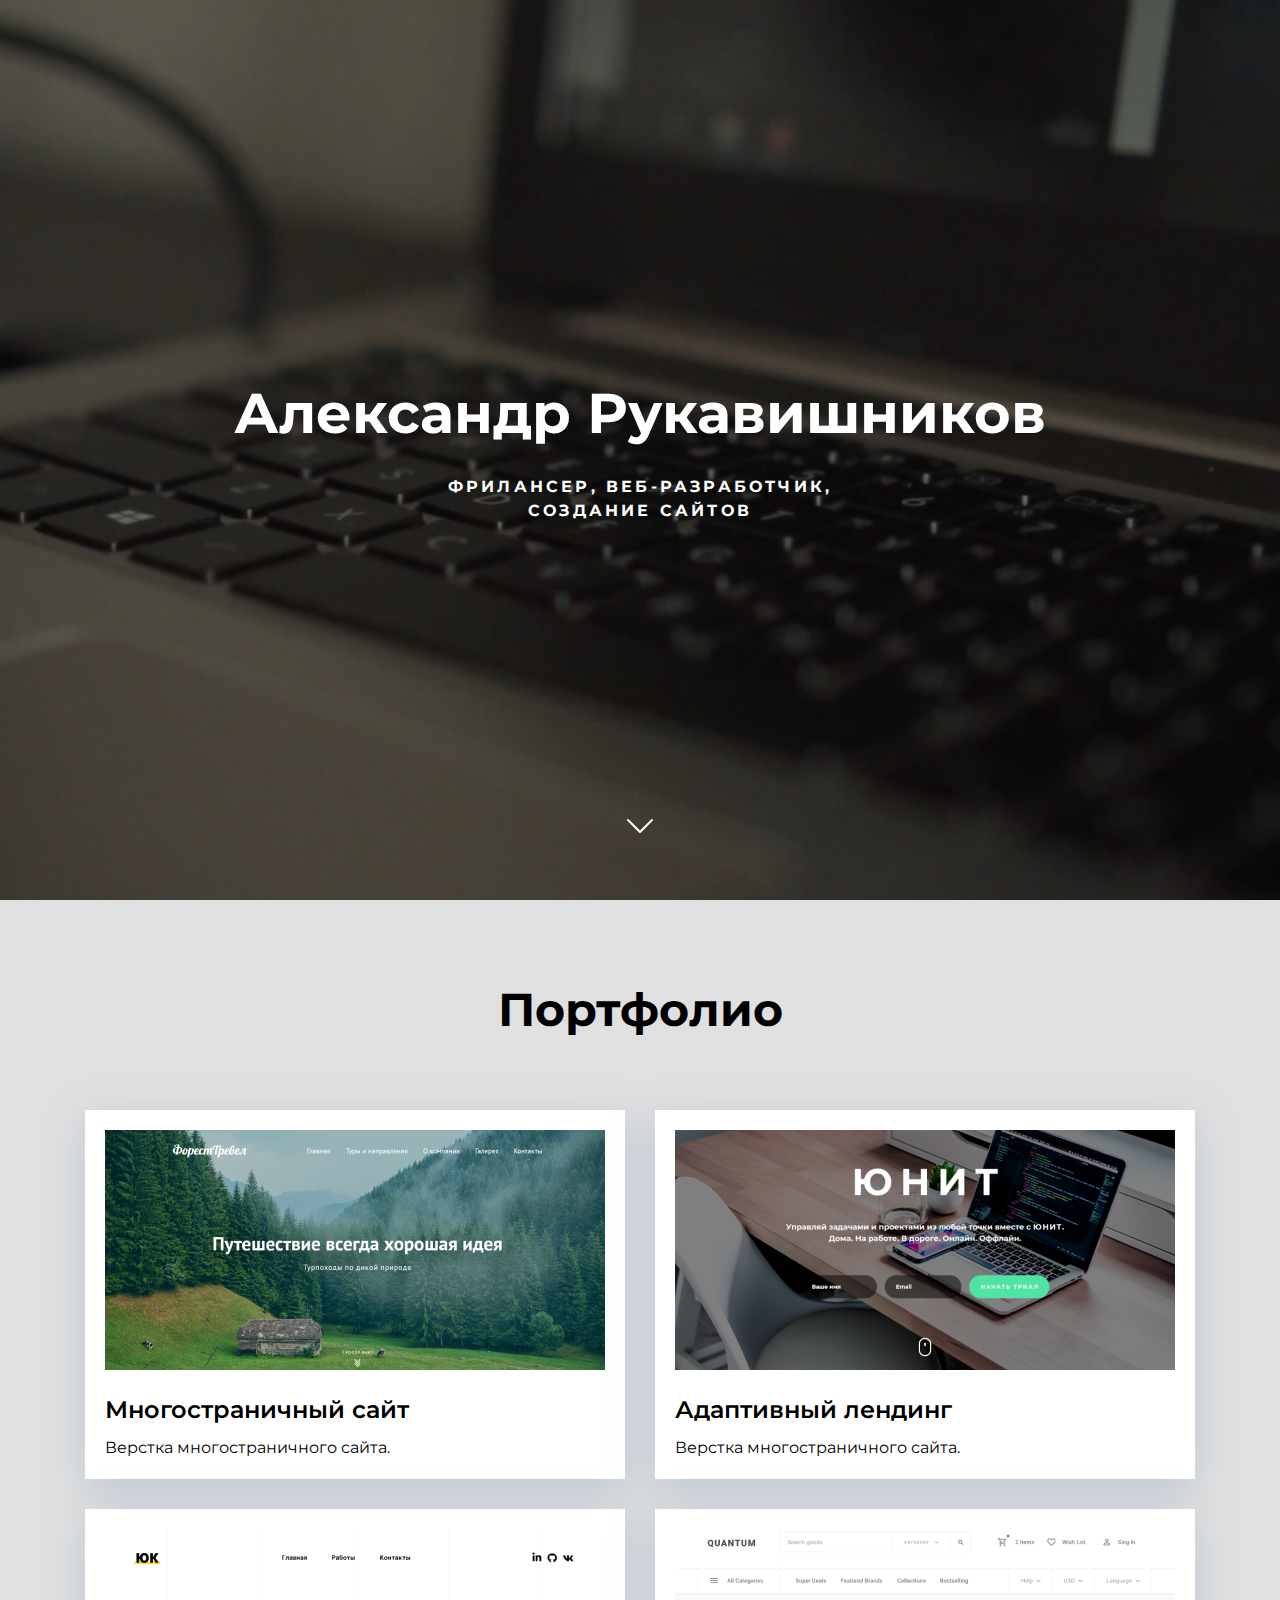
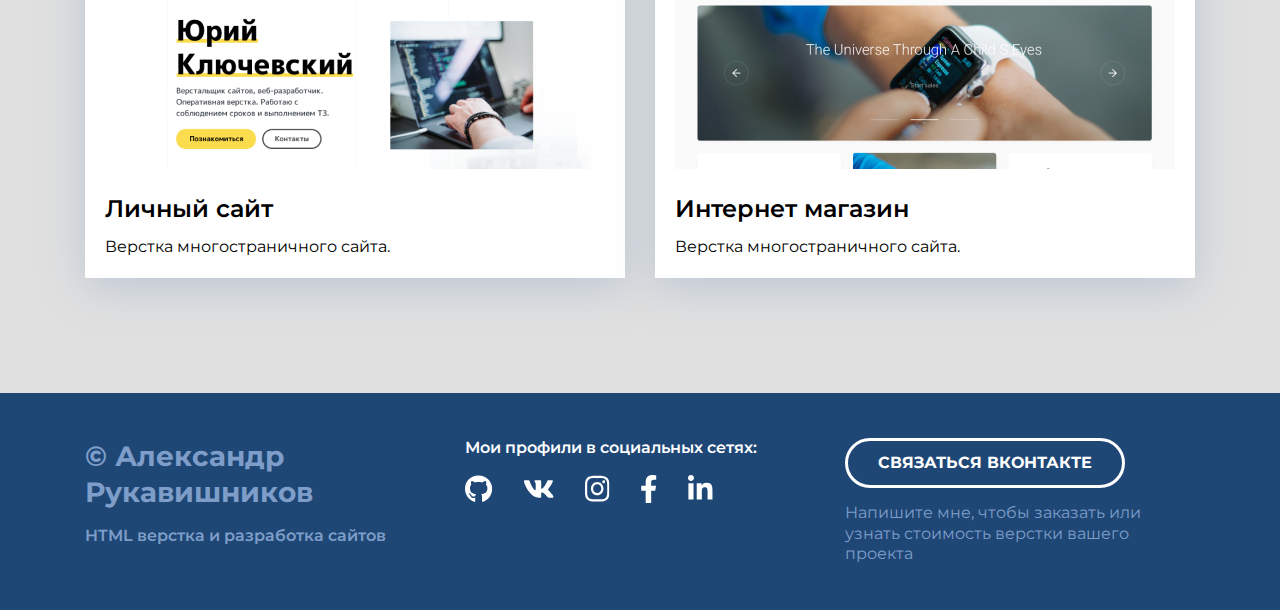
==== commit a8591942: "Add files via upload" ====
--- a/index.html
+++ b/index.html
@@ -25,11 +25,11 @@
     <header id="header" class="header">
         <h1 class="header__title">Александр Рукавишников</h1>
         <p class="header__subtitle">фрилансер, <br class="header__br"> веб-разработчик, создание сайтов</p>
-        <div class="header__arrow"><a class="header__link" href="#link"><img src="./img/header/chevron-down.svg"
+        <div class="header__arrow"><a class="header__link" href="#portfolio"><img src="./img/header/chevron-down.svg"
                     alt="Arrow"></a></div>
     </header>
 
-    <main id="link" class="portfolio">
+    <main id="portfolio" class="portfolio">
 
         <div class="portfolio__container _container">
             <h2 class="portfolio__title">Портфолио</h2>
@@ -114,8 +114,9 @@
     </footer>
 
 
-    <script type="text/javascript" src="https://ajax.googleapis.com/ajax/libs/jquery/1.10.1/jquery.min.js"></script>
-    <script src="./js/script.js"></script>
+    <script src="./libs/jquery/jquery-3.6.0.min.js"></script>
+    <script src="./libs/vide/jquery.vide.min.js"></script>
+    <script src="./js/main.js"></script>
 
 </body>
 
--- a/css/style.css
+++ b/css/style.css
@@ -10,6 +10,9 @@
 }
 img {
   max-width: 100%;
+}
+.hidden {
+  opacity: 0;
 }
 ._container {
   max-width: 1140px;
@@ -30,11 +33,13 @@
   width: 100%;
   height: 100vh;
 
-  background-color: #556983;
-  background-image: url("./../img/header/header-bg.jpg");
+  /* background-color: #556983; */
+  /* background-image: url("./../img/header/header-bg.jpg"); */
+  background: linear-gradient(0deg, rgba(0, 0, 0, 0.3), rgba(0, 0, 0, 0.3));
   background-size: cover;
   background-position: center;
 }
+
 .header__title {
   margin-bottom: 25px;
   padding: 0 20px;
@@ -57,7 +62,7 @@
 }
 .header__arrow {
   position: absolute;
-  bottom: 30px;
+  bottom: 50px;
   width: 48px;
   height: 48px;
 }
@@ -67,10 +72,16 @@
 /** header./ */
 
 /** portfolio */
+
+/* .portfolio {
+    
+} */
 .portfolio {
   padding-top: 80px;
   padding-bottom: 115px;
   background: #e0e0e0;
+
+  /* transition: opacity 2s ease; */
 }
 .portfolio__title {
   font-weight: 700;
@@ -200,6 +211,8 @@
 .project {
   padding: 80px 0 120px 0;
   text-align: center;
+
+  transition: opacity 2s ease;
 }
 .project__header {
   margin-bottom: 40px;
--- a/css/media.css
+++ b/css/media.css
@@ -107,5 +107,4 @@
   .header__br {
     display: block;
   }
-}
-
+}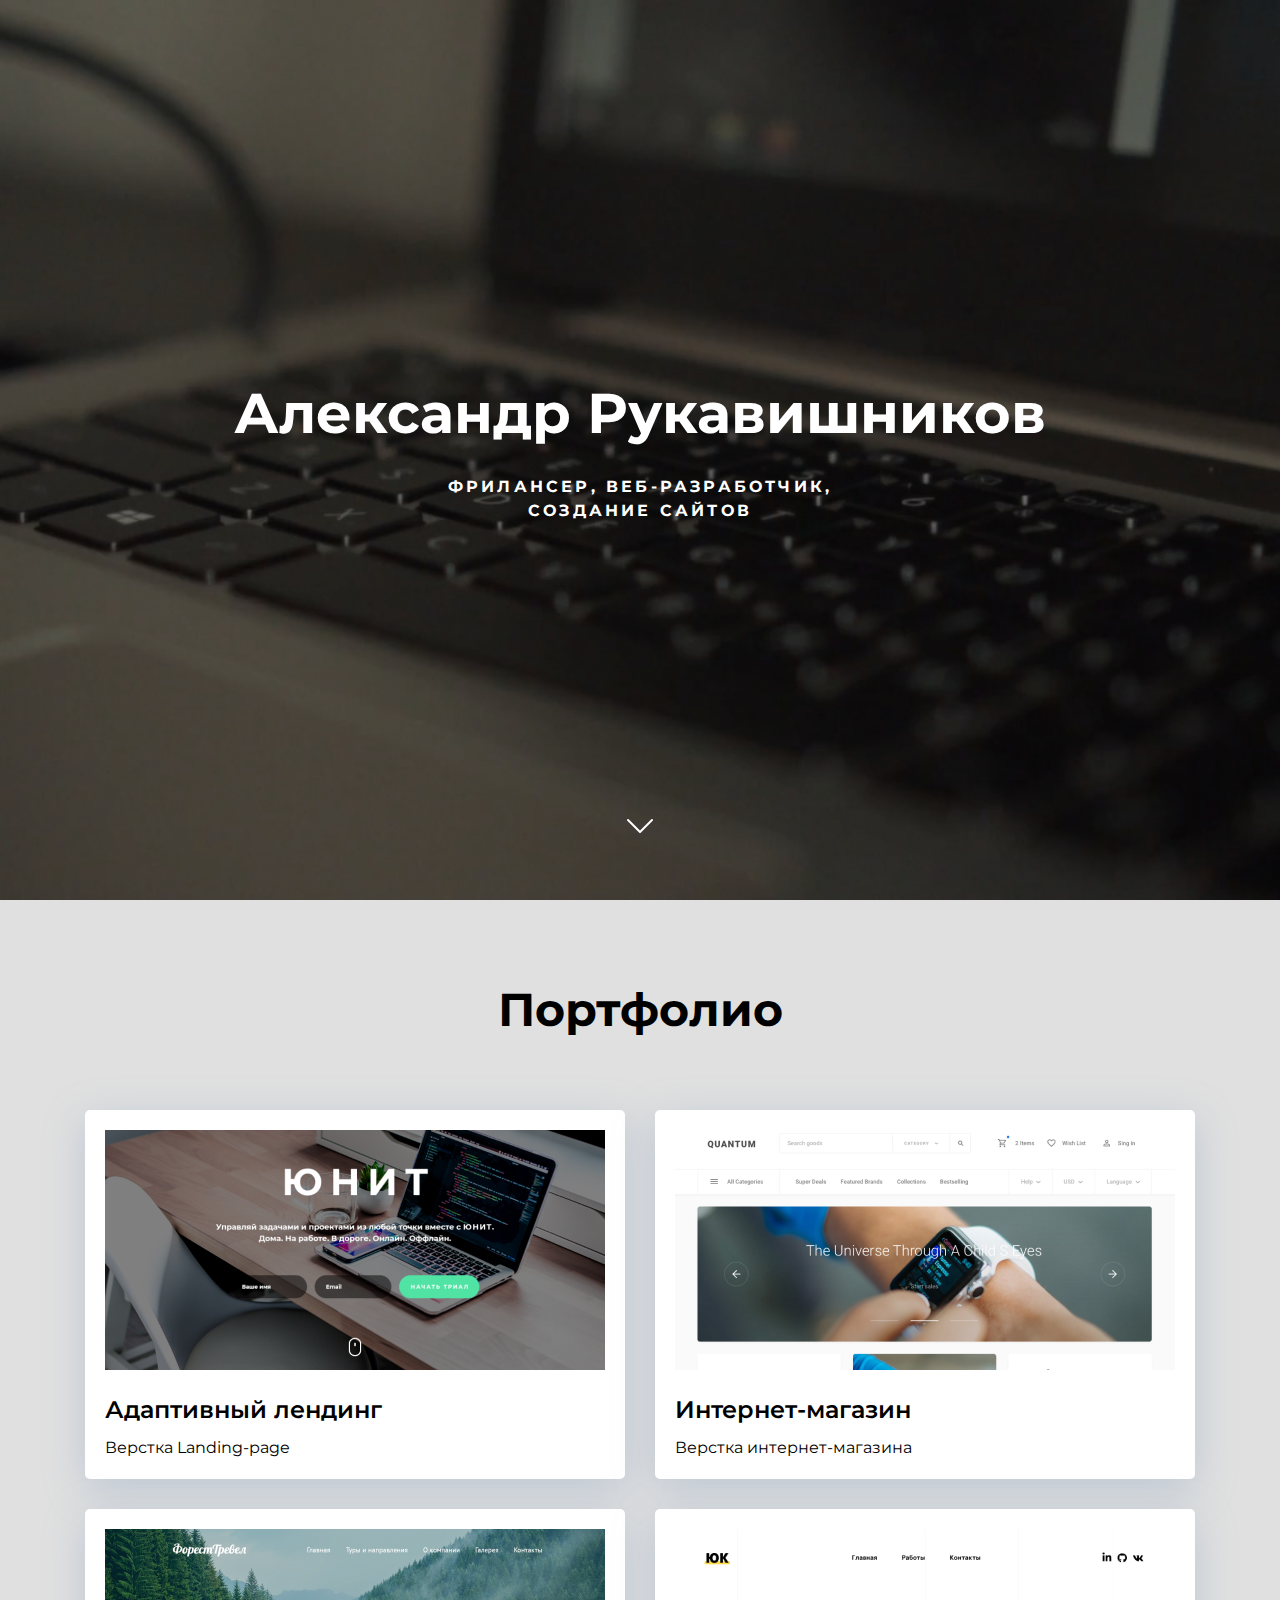
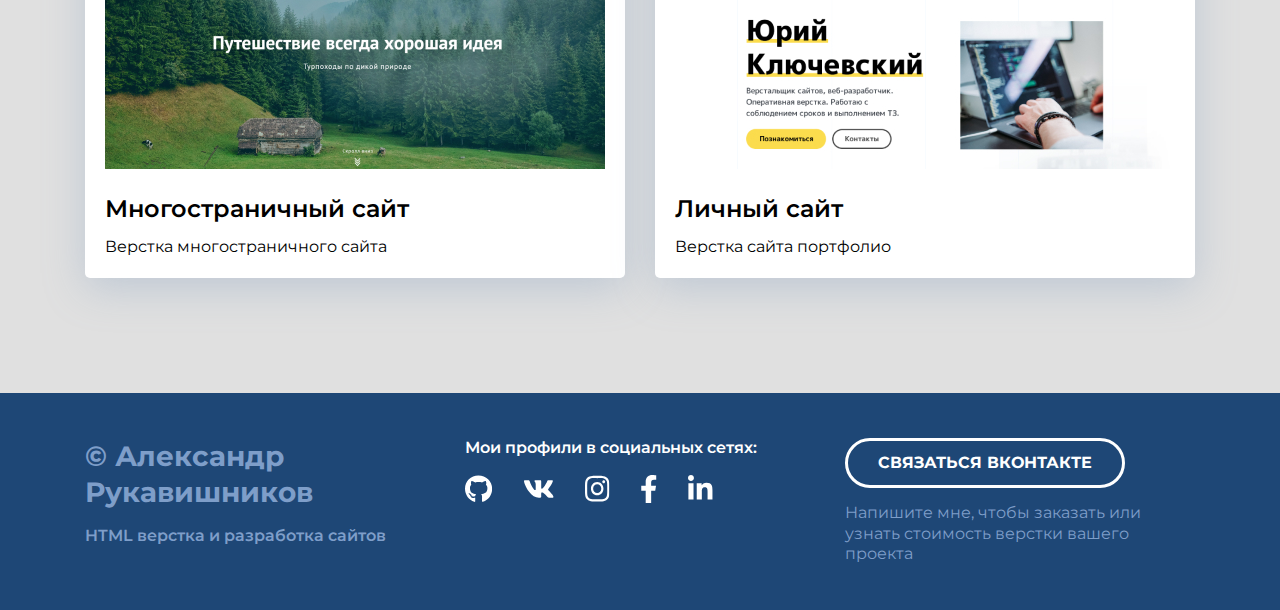
==== commit 5fbe8657: "Add files via upload" ====
--- a/index.html
+++ b/index.html
@@ -22,7 +22,7 @@
 
 <body>
 
-    <header id="header" class="header">
+    <header id="header" class="header hidden">
         <h1 class="header__title">Александр Рукавишников</h1>
         <p class="header__subtitle">фрилансер, <br class="header__br"> веб-разработчик, создание сайтов</p>
         <div class="header__arrow"><a class="header__link" href="#portfolio"><img src="./img/header/chevron-down.svg"
@@ -37,17 +37,25 @@
 
                 <div class="card">
                     <a href="forest-travel.html" class="card-link">
-                        <img class="card__image" src="./img/portfolio/01.jpg" alt="Многостраничный сайт">
-                        <h3 class="card__title">Многостраничный сайт</h3>
-                        <p class="card__text">Верстка многостраничного сайта.</p>
+                        <img class="card__image" src="./img/portfolio/02.jpg" alt="Адаптивный лендинг">
+                        <h3 class="card__title">Адаптивный лендинг</h3>
+                        <p class="card__text">Верстка Landing-page</p>
                     </a>
                 </div>
 
                 <div class="card">
                     <a href="forest-travel.html" class="card-link">
-                        <img class="card__image" src="./img/portfolio/02.jpg" alt="Адаптивный лендинг">
-                        <h3 class="card__title">Адаптивный лендинг</h3>
-                        <p class="card__text">Верстка многостраничного сайта.</p>
+                        <img class="card__image" src="./img/portfolio/04.jpg" alt="Интернет магазин">
+                        <h3 class="card__title">Интернет-магазин</h3>
+                        <p class="card__text">Верстка интернет-магазина</p>
+                    </a>
+                </div>
+
+                <div class="card">
+                    <a href="forest-travel.html" class="card-link">
+                        <img class="card__image" src="./img/portfolio/01.jpg" alt="Многостраничный сайт">
+                        <h3 class="card__title">Многостраничный сайт</h3>
+                        <p class="card__text">Верстка многостраничного сайта</p>
                     </a>
                 </div>
 
@@ -55,15 +63,7 @@
                     <a href="forest-travel.html" class="card-link">
                         <img class="card__image" src="./img/portfolio/03.jpg" alt="Личный сайт ">
                         <h3 class="card__title">Личный сайт</h3>
-                        <p class="card__text">Верстка многостраничного сайта.</p>
-                    </a>
-                </div>
-
-                <div class="card">
-                    <a href="forest-travel.html" class="card-link">
-                        <img class="card__image" src="./img/portfolio/04.jpg" alt="Интернет магазин">
-                        <h3 class="card__title">Интернет магазин</h3>
-                        <p class="card__text">Верстка многостраничного сайта.</p>
+                        <p class="card__text">Верстка сайта портфолио</p>
                     </a>
                 </div>
 
--- a/css/style.css
+++ b/css/style.css
@@ -38,6 +38,8 @@
   background: linear-gradient(0deg, rgba(0, 0, 0, 0.3), rgba(0, 0, 0, 0.3));
   background-size: cover;
   background-position: center;
+
+  /* transition: opacity 0.5s ease; */
 }
 
 .header__title {
@@ -98,6 +100,7 @@
 .card {
   max-width: 540px;
   margin-bottom: 30px;
+  border-radius: 5px;
   background: #fff;
   box-shadow: 0px 10px 40px rgba(126, 155, 189, 0.35);
   transition: transform 0.3s ease-in;
--- a/css/media.css
+++ b/css/media.css
@@ -83,28 +83,28 @@
   /** footer./ */
 
   /** project */
-  .project{
-      padding: 40px 0 60px;
+  .project {
+    padding: 40px 0 60px;
   }
-  .project__header{
-         font-size: 28px;
-         margin-bottom: 30px;
+  .project__header {
+    font-size: 28px;
+    margin-bottom: 30px;
   }
-  .project__img{
-      margin-bottom: 20px;  
+  .project__img {
+    margin-bottom: 20px;
   }
-  .project__description{
-      margin-bottom: 50px;
+  .project__description {
+    margin-bottom: 50px;
   }
-  .project__button-back{
-      padding: 0 10px;
-      width: 100%;
-      max-width: 320px;
+  .project__button-back {
+    padding: 0 10px;
+    width: 100%;
+    max-width: 320px;
   }
-/** project./ */
+  /** project./ */
 }
-@media (max-width: 360px) {
+@media (max-width: 375px) {
   .header__br {
     display: block;
   }
-}+}
